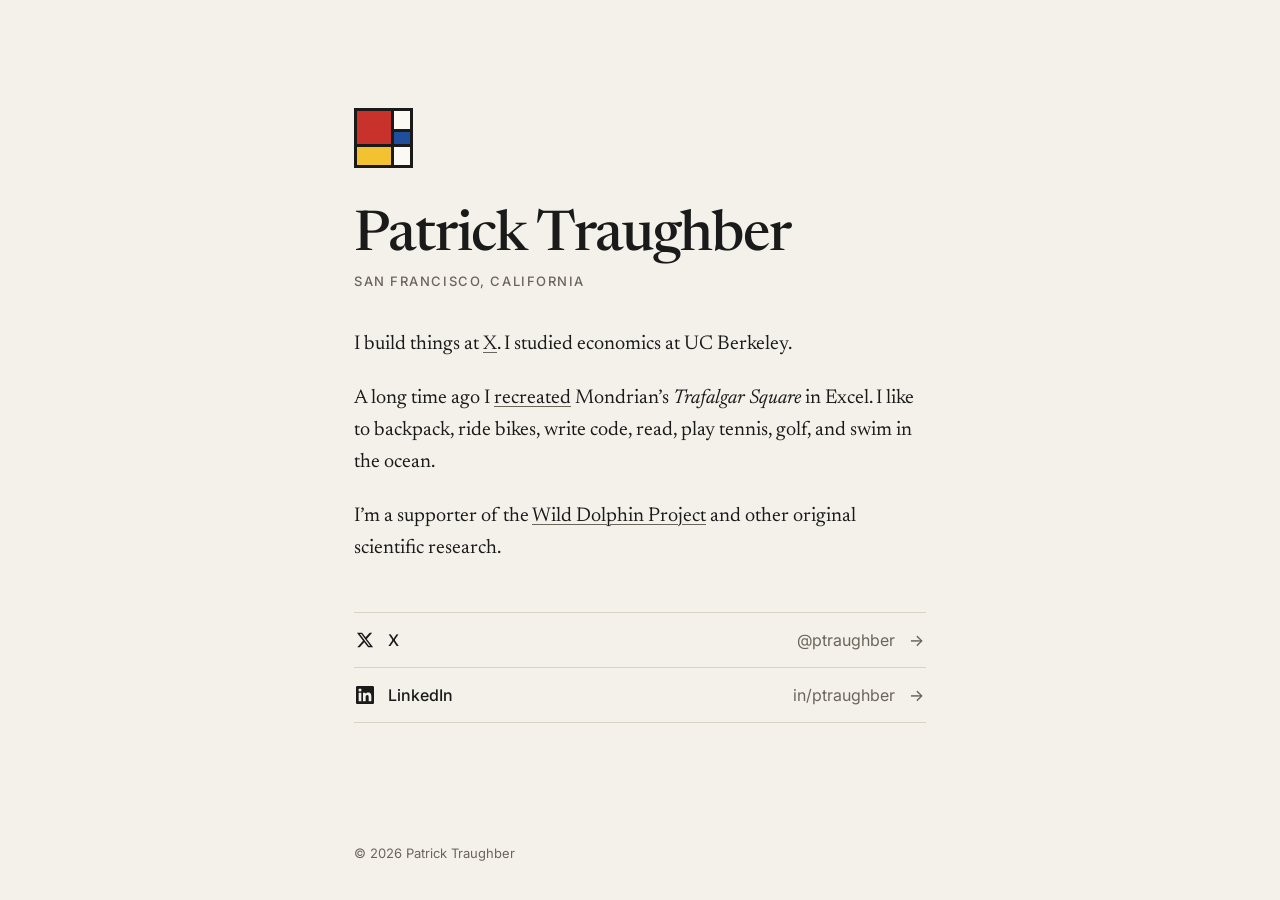
==== index.html @ 94e8bdfe "Create index.html" ====
<!doctype html>
<html lang="en">
<head>
  <meta charset="utf-8">
  <meta name="viewport" content="width=device-width, initial-scale=1">
  <title>Patrick Traughber</title>
  <meta name="description" content="Patrick Traughber builds things at X. San Francisco.">
  <link rel="canonical" href="https://traughber.me/">
  <link rel="icon" href="/favicon.svg" type="image/svg+xml">
  <meta property="og:title" content="Patrick Traughber">
  <meta property="og:description" content="I build things at X. I live in San Francisco.">
  <meta property="og:url" content="https://traughber.me/">
  <meta name="twitter:card" content="summary">
  <meta name="twitter:site" content="@ptraughber">
  <link rel="preconnect" href="https://fonts.googleapis.com">
  <link rel="preconnect" href="https://fonts.gstatic.com" crossorigin>
  <link href="https://fonts.googleapis.com/css2?family=Newsreader:ital,opsz,wght@0,6..72,400;0,6..72,500;1,6..72,400&family=Inter:wght@400;500&display=swap" rel="stylesheet">
  <link rel="stylesheet" href="/style.css">
</head>
<body>
  <main>
    <div class="mark" aria-hidden="true"><span class="r"></span><span></span><span class="b"></span><span class="y"></span><span></span></div>
    <h1>Patrick Traughber</h1>
    <p class="place">San Francisco, California</p>

    <p>I build things at <a href="https://x.com/">X</a>. I studied economics at UC Berkeley.</p>
    <p>A long time ago I <a href="http://patrickt.tumblr.com/post/46008765778/trafalgar-square-in-excel">recreated</a> Mondrian&rsquo;s <i>Trafalgar Square</i> in Excel. I like to backpack, ride bikes, write code, read, play tennis, golf, and swim in the ocean.</p>
    <p>I&rsquo;m a supporter of the <a href="https://www.ted.com/talks/denise_herzing_could_we_speak_the_language_of_dolphins">Wild Dolphin Project</a> and other original scientific research.</p>

    <ul class="links">
      <li>
        <a href="https://x.com/ptraughber" rel="me">
          <svg viewBox="0 0 24 24" aria-hidden="true"><path d="M18.244 2.25h3.308l-7.227 8.26 8.502 11.24H16.17l-5.214-6.817L4.99 21.75H1.68l7.73-8.835L1.254 2.25H8.08l4.713 6.231zm-1.161 17.52h1.833L7.084 4.126H5.117z"/></svg>
          X <span class="handle">@ptraughber</span><span class="arrow">&rarr;</span>
        </a>
      </li>
      <li>
        <a href="https://www.linkedin.com/in/ptraughber" rel="me">
          <svg viewBox="0 0 24 24" aria-hidden="true"><path d="M20.45 20.45h-3.56v-5.57c0-1.33-.02-3.04-1.85-3.04-1.85 0-2.14 1.45-2.14 2.94v5.67H9.35V9h3.41v1.56h.05c.48-.9 1.64-1.85 3.37-1.85 3.6 0 4.27 2.37 4.27 5.46v6.28zM5.34 7.43a2.06 2.06 0 1 1 0-4.13 2.06 2.06 0 0 1 0 4.13zM7.12 20.45H3.56V9h3.56v11.45zM22.22 0H1.77C.79 0 0 .77 0 1.73v20.54C0 23.23.79 24 1.77 24h20.45c.98 0 1.78-.77 1.78-1.73V1.73C24 .77 23.2 0 22.22 0z"/></svg>
          LinkedIn <span class="handle">in/ptraughber</span><span class="arrow">&rarr;</span>
        </a>
      </li>
    </ul>
  </main>
  <footer>&copy; <span id="y">2026</span> Patrick Traughber</footer>
  <script>document.getElementById('y').textContent = new Date().getFullYear();</script>
  <script async src="https://www.googletagmanager.com/gtag/js?id=G-4TF9LWYQ9D"></script>
  <script>
    window.dataLayer = window.dataLayer || [];
    function gtag(){dataLayer.push(arguments);}
    gtag('js', new Date());
    gtag('config', 'G-4TF9LWYQ9D');
  </script>
</body>
</html>
---- style.css ----
:root{--bg:#f4f1ea;--ink:#1a1a1a;--muted:#6b665c;--rule:#d9d3c6;--red:#c8322b;--blue:#1f4e9c;--yellow:#f2c230;--card:#fbf9f4}@media (prefers-color-scheme:dark){:root{--bg:#141413;--ink:#ece8df;--muted:#9a958a;--rule:#2e2c28;--red:#e0483f;--blue:#5b8ae0;--yellow:#f2c230;--card:#1b1a18}}*{box-sizing:border-box}html{-webkit-text-size-adjust:100%}body{margin:0;background:var(--bg);color:var(--ink);font:400 20px/1.6 "Newsreader",Georgia,"Times New Roman",serif;font-optical-sizing:auto;min-height:100vh;display:flex;flex-direction:column}main{width:100%;max-width:620px;margin:0 auto;padding:clamp(56px,12vh,128px) 24px 48px;flex:1}.mark{display:grid;grid-template-columns:34px 16px;grid-template-rows:18px 12px 18px;gap:3px;width:max-content;background:var(--ink);border:3px solid var(--ink);margin-bottom:40px}.mark span{background:var(--card)}.mark .r{background:var(--red);grid-row:1 / 3}.mark .b{background:var(--blue)}.mark .y{background:var(--yellow)}h1{font-weight:500;font-size:clamp(40px,7vw,56px);line-height:1.05;letter-spacing:-0.02em;margin:0 0 8px}.place{font:500 13px/1 "Inter",system-ui,sans-serif;text-transform:uppercase;letter-spacing:0.12em;color:var(--muted);margin:0 0 40px}p{margin:0 0 1.1em}a{color:inherit;text-decoration-line:underline;text-decoration-thickness:1px;text-underline-offset:3px;text-decoration-color:var(--muted);transition:text-decoration-color .15s,color .15s}a:hover{text-decoration-color:var(--red);color:var(--red)}.links{list-style:none;padding:0;margin:48px 0 0;border-top:1px solid var(--rule)}.links li{border-bottom:1px solid var(--rule)}.links a{display:flex;align-items:center;gap:14px;padding:18px 2px;text-decoration:none;font:500 16px/1 "Inter",system-ui,sans-serif}.links svg{width:18px;height:18px;flex:none;fill:currentColor}.links .handle{color:var(--muted);font-weight:400;margin-left:auto}.links .arrow{color:var(--muted);transition:transform .15s}.links a:hover .arrow{transform:translateX(3px);color:var(--red)}.links a:hover .handle{color:var(--red)}footer{max-width:620px;width:100%;margin:0 auto;padding:0 24px 40px;font:400 13px/1 "Inter",system-ui,sans-serif;color:var(--muted)}@media (max-width:420px){body{font-size:18px}.links .handle{display:none}.links .arrow{margin-left:auto}}
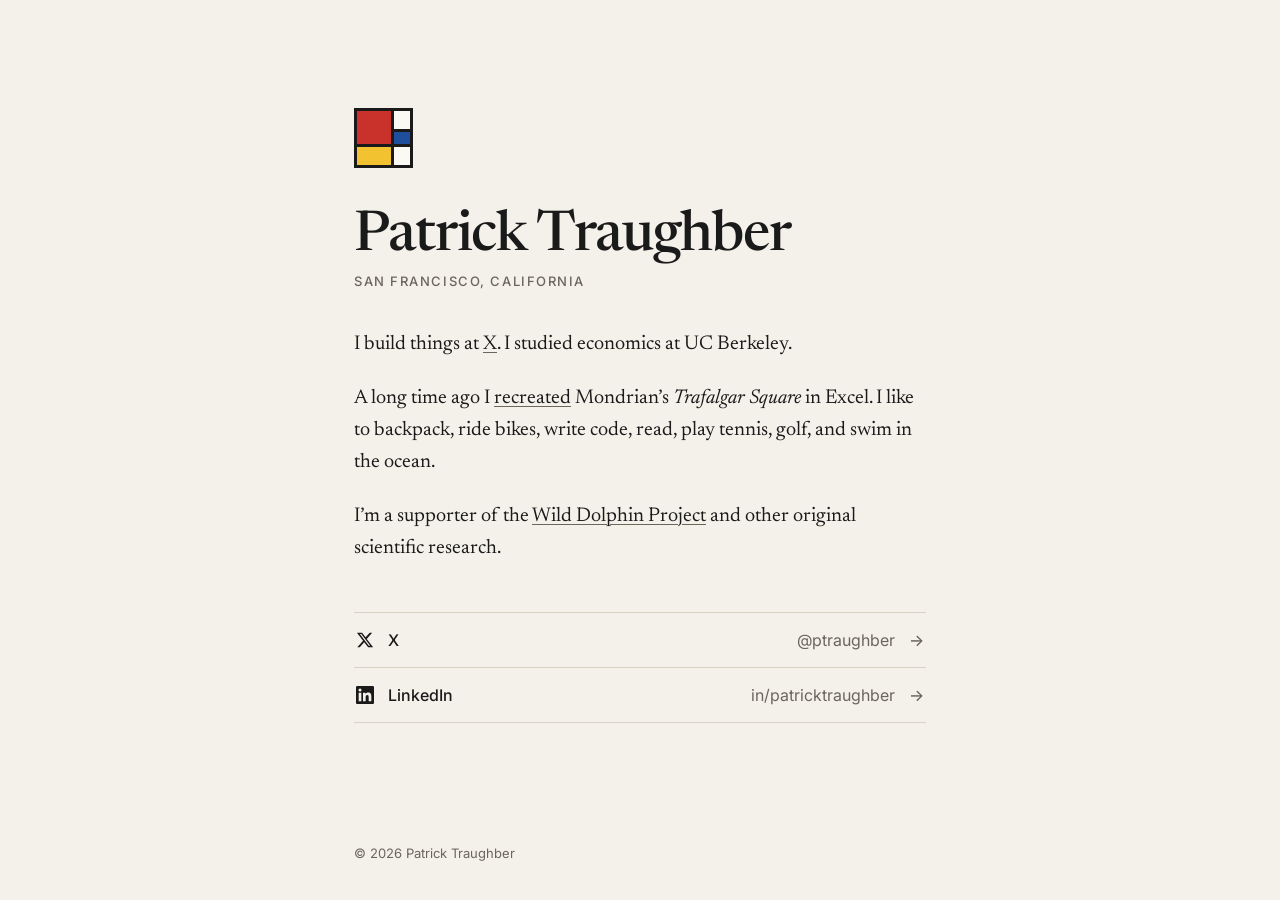
==== commit 6106a186: "Update index.html" ====
--- a/index.html
+++ b/index.html
@@ -35,9 +35,9 @@
         </a>
       </li>
       <li>
-        <a href="https://www.linkedin.com/in/ptraughber" rel="me">
+        <a href="https://www.linkedin.com/in/patricktraughber/" rel="me">
           <svg viewBox="0 0 24 24" aria-hidden="true"><path d="M20.45 20.45h-3.56v-5.57c0-1.33-.02-3.04-1.85-3.04-1.85 0-2.14 1.45-2.14 2.94v5.67H9.35V9h3.41v1.56h.05c.48-.9 1.64-1.85 3.37-1.85 3.6 0 4.27 2.37 4.27 5.46v6.28zM5.34 7.43a2.06 2.06 0 1 1 0-4.13 2.06 2.06 0 0 1 0 4.13zM7.12 20.45H3.56V9h3.56v11.45zM22.22 0H1.77C.79 0 0 .77 0 1.73v20.54C0 23.23.79 24 1.77 24h20.45c.98 0 1.78-.77 1.78-1.73V1.73C24 .77 23.2 0 22.22 0z"/></svg>
-          LinkedIn <span class="handle">in/ptraughber</span><span class="arrow">&rarr;</span>
+          LinkedIn <span class="handle">in/patricktraughber</span><span class="arrow">&rarr;</span>
         </a>
       </li>
     </ul>
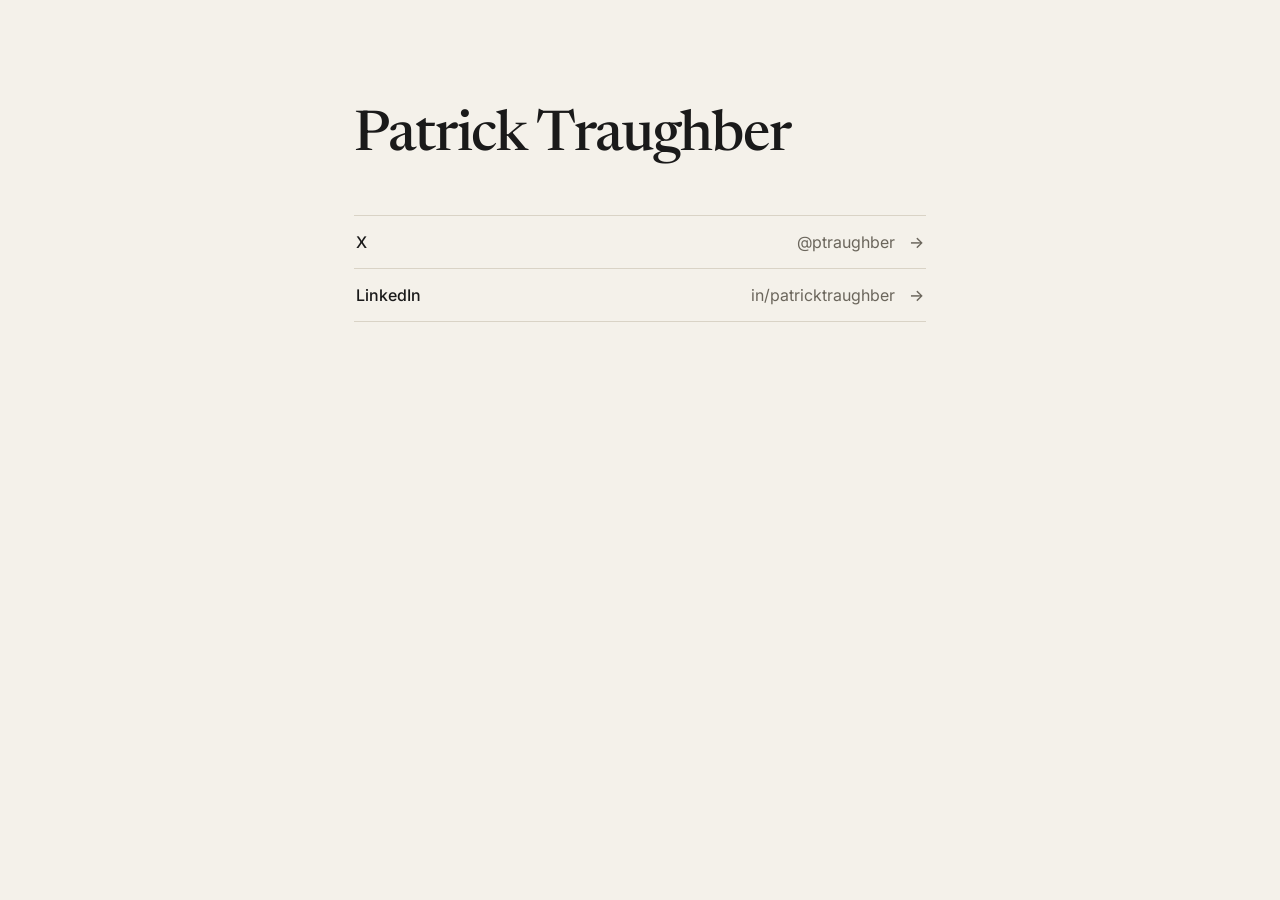
==== commit f4c146cb: "Create index.html" ====
--- a/index.html
+++ b/index.html
@@ -1,55 +1,31 @@
 <!doctype html>
 <html lang="en">
 <head>
-  <meta charset="utf-8">
-  <meta name="viewport" content="width=device-width, initial-scale=1">
-  <title>Patrick Traughber</title>
-  <meta name="description" content="Patrick Traughber builds things at X. San Francisco.">
-  <link rel="canonical" href="https://traughber.me/">
-  <link rel="icon" href="/favicon.svg" type="image/svg+xml">
-  <meta property="og:title" content="Patrick Traughber">
-  <meta property="og:description" content="I build things at X. I live in San Francisco.">
-  <meta property="og:url" content="https://traughber.me/">
-  <meta name="twitter:card" content="summary">
-  <meta name="twitter:site" content="@ptraughber">
-  <link rel="preconnect" href="https://fonts.googleapis.com">
-  <link rel="preconnect" href="https://fonts.gstatic.com" crossorigin>
-  <link href="https://fonts.googleapis.com/css2?family=Newsreader:ital,opsz,wght@0,6..72,400;0,6..72,500;1,6..72,400&family=Inter:wght@400;500&display=swap" rel="stylesheet">
-  <link rel="stylesheet" href="/style.css">
+<meta charset="utf-8">
+<meta name="viewport" content="width=device-width, initial-scale=1">
+<meta name="color-scheme" content="light dark">
+<title>Patrick Traughber</title>
+<meta name="description" content="Patrick Traughber on X and LinkedIn.">
+<link rel="canonical" href="https://traughber.me/">
+<link rel="icon" href="/favicon.svg" type="image/svg+xml">
+<meta property="og:title" content="Patrick Traughber">
+<meta property="og:url" content="https://traughber.me/">
+<meta name="twitter:card" content="summary">
+<meta name="twitter:site" content="@ptraughber">
+<link rel="preconnect" href="https://fonts.googleapis.com">
+<link rel="preconnect" href="https://fonts.gstatic.com" crossorigin>
+<link href="https://fonts.googleapis.com/css2?family=Newsreader:opsz,wght@6..72,500&family=Inter:wght@400;500&display=swap" rel="stylesheet">
+<link rel="stylesheet" href="/style.css">
 </head>
 <body>
-  <main>
-    <div class="mark" aria-hidden="true"><span class="r"></span><span></span><span class="b"></span><span class="y"></span><span></span></div>
-    <h1>Patrick Traughber</h1>
-    <p class="place">San Francisco, California</p>
-
-    <p>I build things at <a href="https://x.com/">X</a>. I studied economics at UC Berkeley.</p>
-    <p>A long time ago I <a href="http://patrickt.tumblr.com/post/46008765778/trafalgar-square-in-excel">recreated</a> Mondrian&rsquo;s <i>Trafalgar Square</i> in Excel. I like to backpack, ride bikes, write code, read, play tennis, golf, and swim in the ocean.</p>
-    <p>I&rsquo;m a supporter of the <a href="https://www.ted.com/talks/denise_herzing_could_we_speak_the_language_of_dolphins">Wild Dolphin Project</a> and other original scientific research.</p>
-
-    <ul class="links">
-      <li>
-        <a href="https://x.com/ptraughber" rel="me">
-          <svg viewBox="0 0 24 24" aria-hidden="true"><path d="M18.244 2.25h3.308l-7.227 8.26 8.502 11.24H16.17l-5.214-6.817L4.99 21.75H1.68l7.73-8.835L1.254 2.25H8.08l4.713 6.231zm-1.161 17.52h1.833L7.084 4.126H5.117z"/></svg>
-          X <span class="handle">@ptraughber</span><span class="arrow">&rarr;</span>
-        </a>
-      </li>
-      <li>
-        <a href="https://www.linkedin.com/in/patricktraughber/" rel="me">
-          <svg viewBox="0 0 24 24" aria-hidden="true"><path d="M20.45 20.45h-3.56v-5.57c0-1.33-.02-3.04-1.85-3.04-1.85 0-2.14 1.45-2.14 2.94v5.67H9.35V9h3.41v1.56h.05c.48-.9 1.64-1.85 3.37-1.85 3.6 0 4.27 2.37 4.27 5.46v6.28zM5.34 7.43a2.06 2.06 0 1 1 0-4.13 2.06 2.06 0 0 1 0 4.13zM7.12 20.45H3.56V9h3.56v11.45zM22.22 0H1.77C.79 0 0 .77 0 1.73v20.54C0 23.23.79 24 1.77 24h20.45c.98 0 1.78-.77 1.78-1.73V1.73C24 .77 23.2 0 22.22 0z"/></svg>
-          LinkedIn <span class="handle">in/patricktraughber</span><span class="arrow">&rarr;</span>
-        </a>
-      </li>
-    </ul>
-  </main>
-  <footer>&copy; <span id="y">2026</span> Patrick Traughber</footer>
-  <script>document.getElementById('y').textContent = new Date().getFullYear();</script>
-  <script async src="https://www.googletagmanager.com/gtag/js?id=G-4TF9LWYQ9D"></script>
-  <script>
-    window.dataLayer = window.dataLayer || [];
-    function gtag(){dataLayer.push(arguments);}
-    gtag('js', new Date());
-    gtag('config', 'G-4TF9LWYQ9D');
-  </script>
+<main>
+<h1>Patrick Traughber</h1>
+<ul class="links">
+<li><a href="https://x.com/ptraughber" rel="me">X <span class="handle">@ptraughber</span><span class="arrow">&rarr;</span></a></li>
+<li><a href="https://www.linkedin.com/in/patricktraughber/" rel="me">LinkedIn <span class="handle">in/patricktraughber</span><span class="arrow">&rarr;</span></a></li>
+</ul>
+</main>
+<script async src="https://www.googletagmanager.com/gtag/js?id=G-4TF9LWYQ9D"></script>
+<script>window.dataLayer=window.dataLayer||[];function gtag(){dataLayer.push(arguments);}gtag('js',new Date());gtag('config','G-4TF9LWYQ9D');</script>
 </body>
 </html>
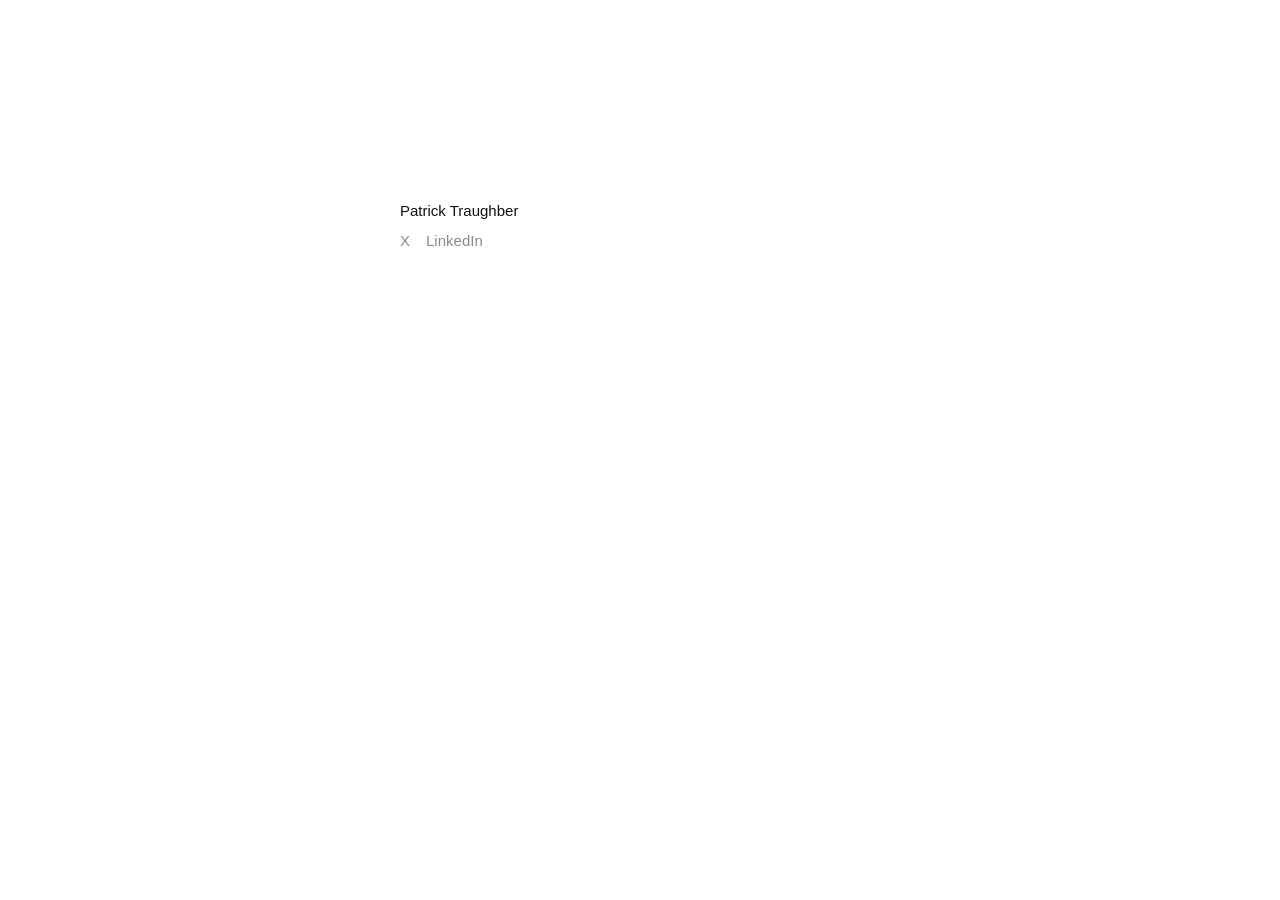
==== commit 799d37d0: "Create index.html" ====
--- a/index.html
+++ b/index.html
@@ -9,21 +9,21 @@
 <link rel="canonical" href="https://traughber.me/">
 <link rel="icon" href="/favicon.svg" type="image/svg+xml">
 <meta property="og:title" content="Patrick Traughber">
-<meta property="og:url" content="https://traughber.me/">
-<meta name="twitter:card" content="summary">
 <meta name="twitter:site" content="@ptraughber">
-<link rel="preconnect" href="https://fonts.googleapis.com">
-<link rel="preconnect" href="https://fonts.gstatic.com" crossorigin>
-<link href="https://fonts.googleapis.com/css2?family=Newsreader:opsz,wght@6..72,500&family=Inter:wght@400;500&display=swap" rel="stylesheet">
-<link rel="stylesheet" href="/style.css">
+<style>
+:root{--bg:#fff;--fg:#111;--muted:#8a8a8a}
+@media (prefers-color-scheme:dark){:root{--bg:#111;--fg:#e8e8e8;--muted:#7a7a7a}}
+body{margin:0;background:var(--bg);color:var(--fg);font:15px/1.7 -apple-system,BlinkMacSystemFont,"Helvetica Neue",Helvetica,Arial,sans-serif;-webkit-font-smoothing:antialiased}
+main{max-width:480px;margin:0 auto;padding:22vh 24px 48px}
+h1{font-size:inherit;font-weight:500;margin:0 0 4px}
+a{color:var(--muted);text-decoration:none;margin-right:16px}
+a:hover{color:var(--fg)}
+</style>
 </head>
 <body>
 <main>
 <h1>Patrick Traughber</h1>
-<ul class="links">
-<li><a href="https://x.com/ptraughber" rel="me">X <span class="handle">@ptraughber</span><span class="arrow">&rarr;</span></a></li>
-<li><a href="https://www.linkedin.com/in/patricktraughber/" rel="me">LinkedIn <span class="handle">in/patricktraughber</span><span class="arrow">&rarr;</span></a></li>
-</ul>
+<a href="https://x.com/ptraughber" rel="me">X</a><a href="https://www.linkedin.com/in/patricktraughber/" rel="me">LinkedIn</a>
 </main>
 <script async src="https://www.googletagmanager.com/gtag/js?id=G-4TF9LWYQ9D"></script>
 <script>window.dataLayer=window.dataLayer||[];function gtag(){dataLayer.push(arguments);}gtag('js',new Date());gtag('config','G-4TF9LWYQ9D');</script>
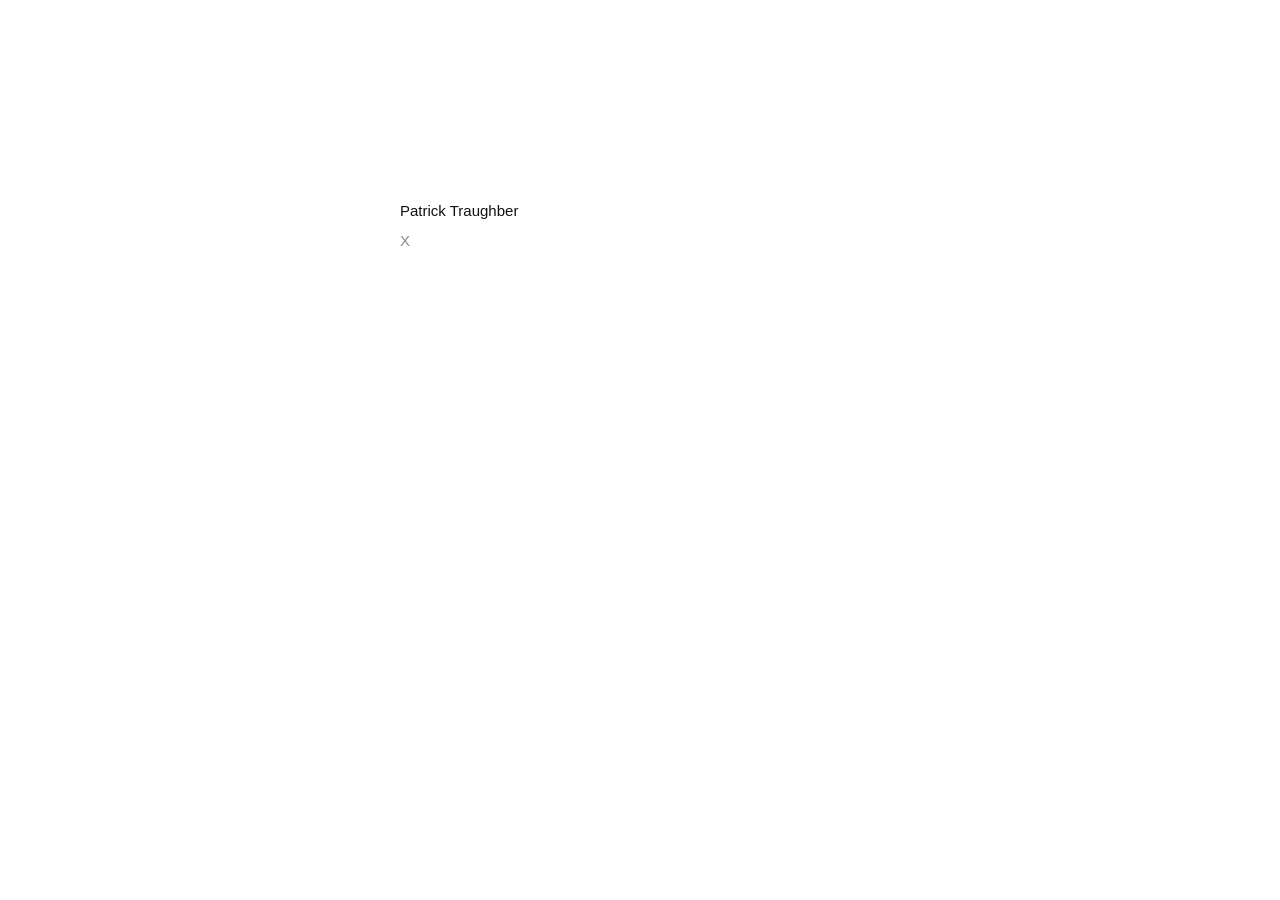
==== commit 9ad8d3e9: "Create index.html" ====
--- a/index.html
+++ b/index.html
@@ -5,7 +5,7 @@
 <meta name="viewport" content="width=device-width, initial-scale=1">
 <meta name="color-scheme" content="light dark">
 <title>Patrick Traughber</title>
-<meta name="description" content="Patrick Traughber on X and LinkedIn.">
+<meta name="description" content="Patrick Traughber on X.">
 <link rel="canonical" href="https://traughber.me/">
 <link rel="icon" href="/favicon.svg" type="image/svg+xml">
 <meta property="og:title" content="Patrick Traughber">
@@ -23,7 +23,7 @@
 <body>
 <main>
 <h1>Patrick Traughber</h1>
-<a href="https://x.com/ptraughber" rel="me">X</a><a href="https://www.linkedin.com/in/patricktraughber/" rel="me">LinkedIn</a>
+<a href="https://x.com/ptraughber" rel="me">X</a>
 </main>
 <script async src="https://www.googletagmanager.com/gtag/js?id=G-4TF9LWYQ9D"></script>
 <script>window.dataLayer=window.dataLayer||[];function gtag(){dataLayer.push(arguments);}gtag('js',new Date());gtag('config','G-4TF9LWYQ9D');</script>
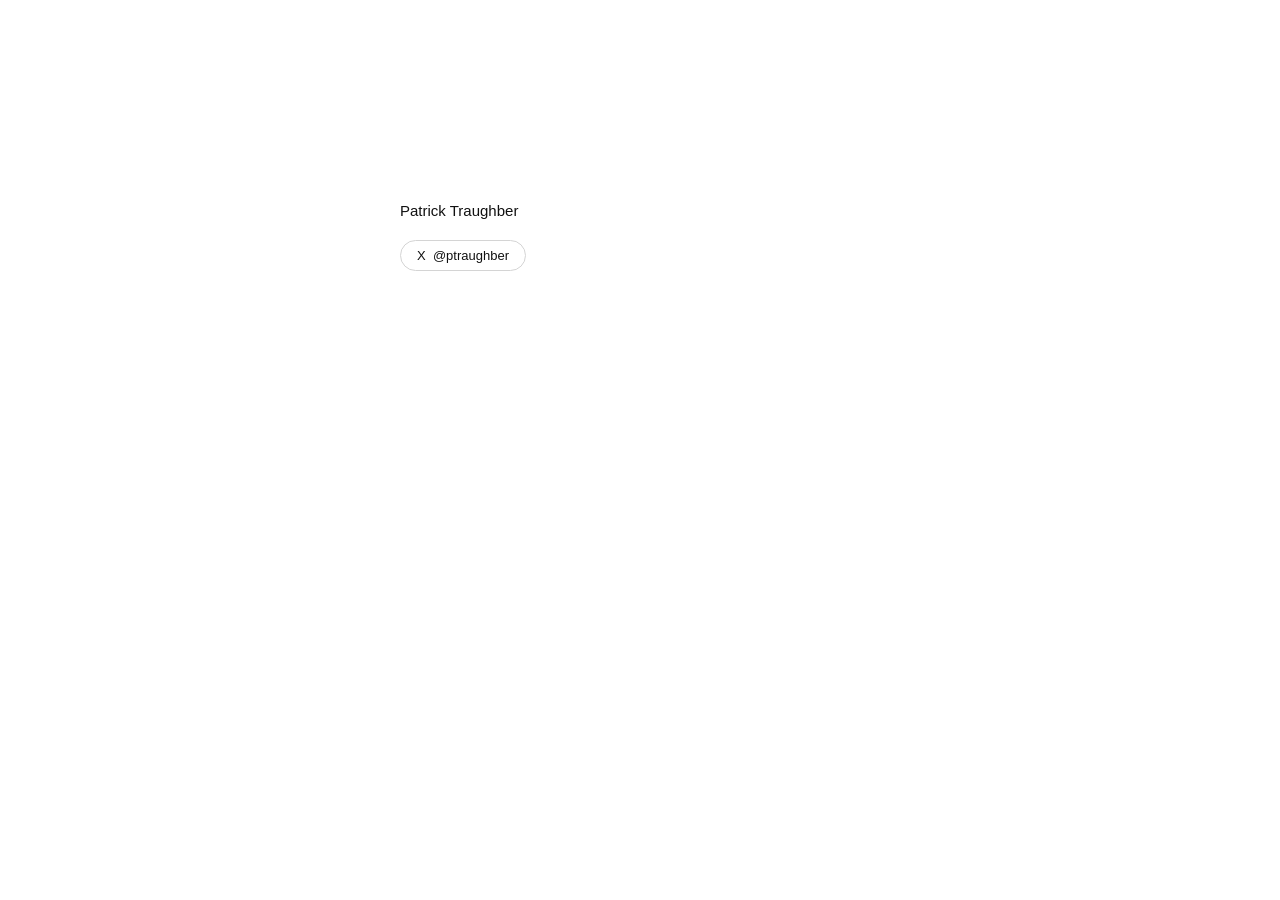
==== commit 84461a95: "Create index.html" ====
--- a/index.html
+++ b/index.html
@@ -11,20 +11,20 @@
 <meta property="og:title" content="Patrick Traughber">
 <meta name="twitter:site" content="@ptraughber">
 <style>
-:root{--bg:#fff;--fg:#111;--muted:#8a8a8a}
-@media (prefers-color-scheme:dark){:root{--bg:#111;--fg:#e8e8e8;--muted:#7a7a7a}}
+:root{--bg:#fff;--fg:#111;--line:#d4d4d4}
+@media (prefers-color-scheme:dark){:root{--bg:#111;--fg:#e8e8e8;--line:#3a3a3a}}
 body{margin:0;background:var(--bg);color:var(--fg);font:15px/1.7 -apple-system,BlinkMacSystemFont,"Helvetica Neue",Helvetica,Arial,sans-serif;-webkit-font-smoothing:antialiased}
 main{max-width:480px;margin:0 auto;padding:22vh 24px 48px}
-h1{font-size:inherit;font-weight:500;margin:0 0 4px}
-a{color:var(--muted);text-decoration:none;margin-right:16px}
-a:hover{color:var(--fg)}
+h1{font-size:inherit;font-weight:500;margin:0 0 16px}
+.btn{display:inline-block;padding:5px 16px;border:1px solid var(--line);border-radius:999px;color:var(--fg);font-size:13px;line-height:1.5;text-decoration:none;transition:border-color .15s,background .15s}
+.btn:hover{border-color:var(--fg)}
+.btn:focus-visible{outline:2px solid var(--fg);outline-offset:2px}
 </style>
 </head>
 <body>
 <main>
 <h1>Patrick Traughber</h1>
-<a href="https://x.com/ptraughber" rel="me">X</a>
-</main>
+<a class="btn" href="https://x.com/ptraughber" rel="me">X&nbsp;&nbsp;@ptraughber</a></main>
 <script async src="https://www.googletagmanager.com/gtag/js?id=G-4TF9LWYQ9D"></script>
 <script>window.dataLayer=window.dataLayer||[];function gtag(){dataLayer.push(arguments);}gtag('js',new Date());gtag('config','G-4TF9LWYQ9D');</script>
 </body>
